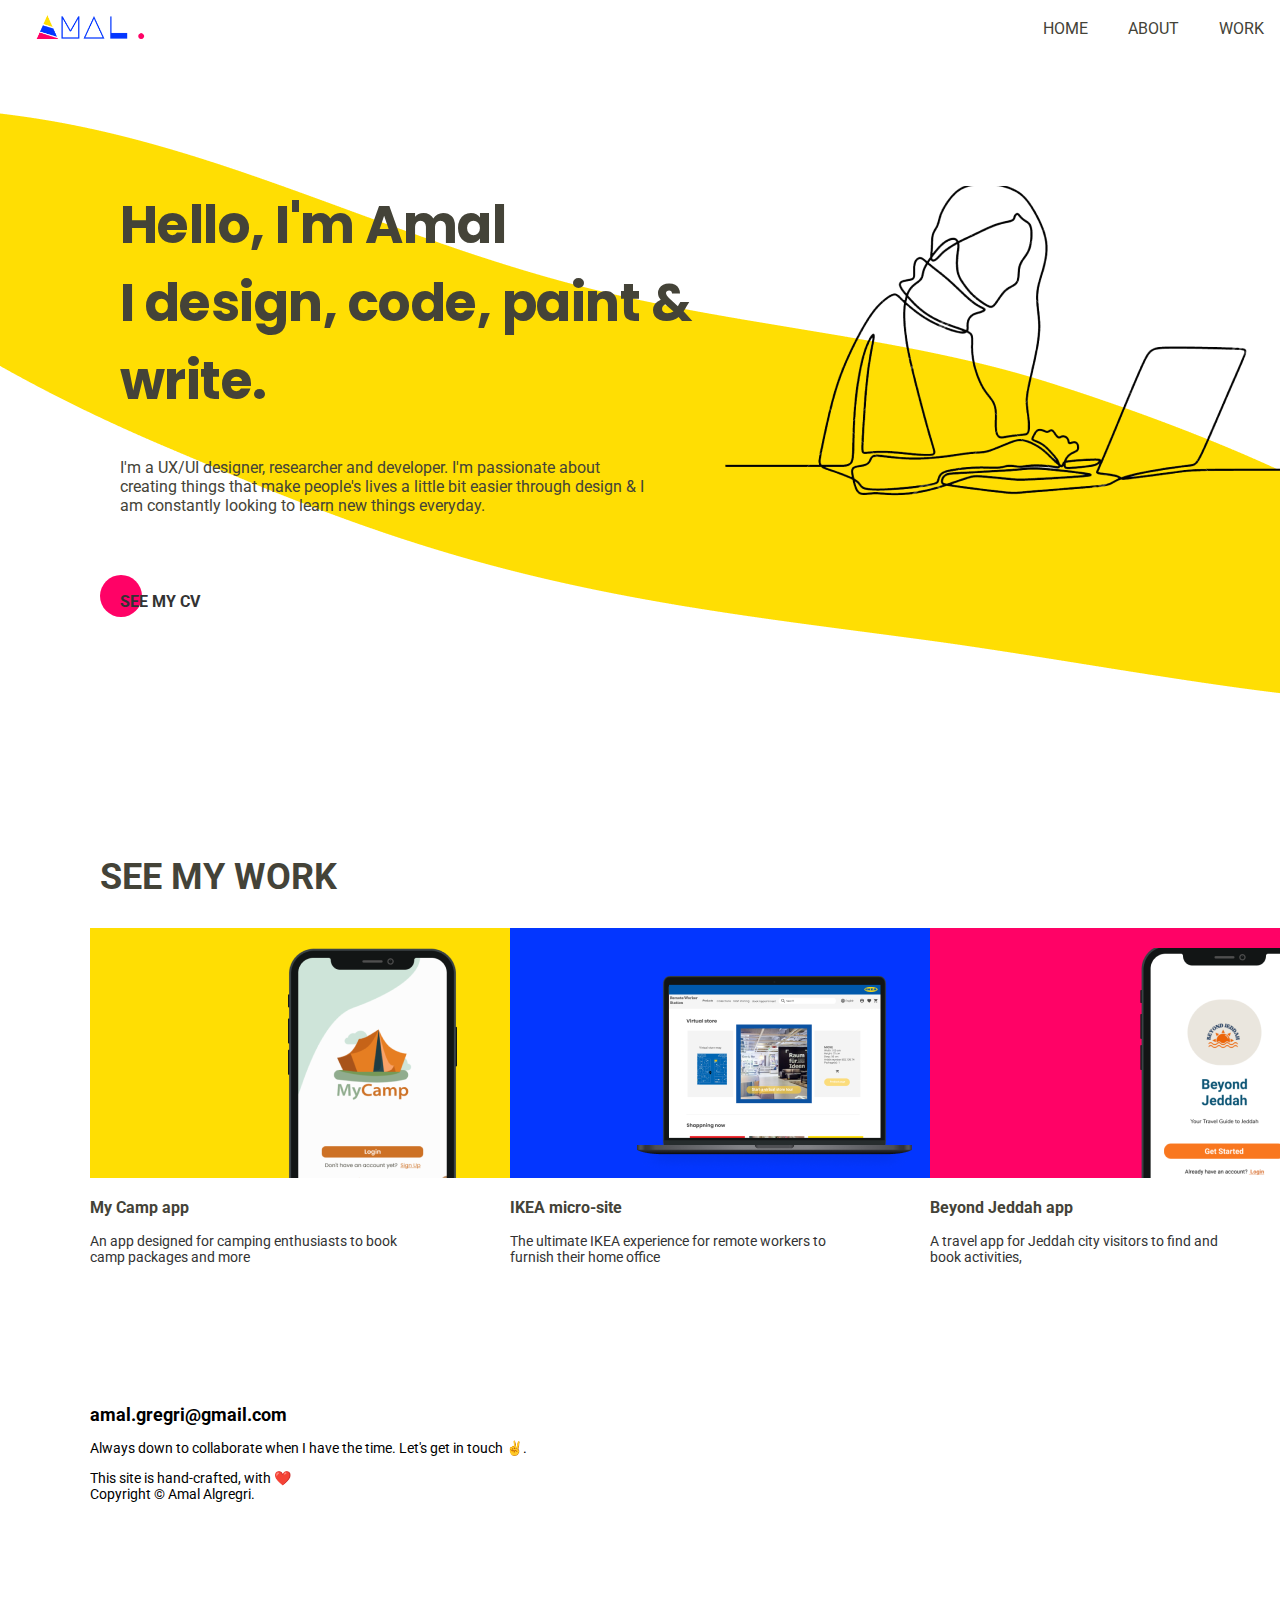
==== index.html @ e4bf0f4b "first commit" ====
<!DOCTYPE html>
<html lang="en">
<head>
    <meta charset="UTF-8">
    <meta http-equiv="X-UA-Compatible" content="IE=edge">
    <meta name="viewport" content="width=device-width, initial-scale=1.0">
    <link rel="stylesheet" href="style.css">
    <link rel="icon" href="assets/icon tab.png">
    <link href="/font-awesome-4.7.0/css/font-awesome.min.css" rel="stylesheet">
    <link
      rel="stylesheet"
      href="https://use.fontawesome.com/releases/v5.13.0/css/all.css"
      integrity="sha384-Bfad6CLCknfcloXFOyFnlgtENryhrpZCe29RTifKEixXQZ38WheV+i/6YWSzkz3V"
      crossorigin="anonymous"
    />
    <link href="https://fonts.googleapis.com/css2?family=Roboto&amp;display=swap" rel="stylesheet">
    <link rel="preconnect" href="https://fonts.googleapis.com">
    <link rel="preconnect" href="https://fonts.gstatic.com" crossorigin>
    <link href="https://fonts.googleapis.com/css2?family=Poppins:wght@400;700&display=swap" rel="stylesheet">   
    <link href="https://fonts.googleapis.com/icon?family=Material+Icons"
      rel="stylesheet">
    <title>Amal AlGregri</title>
</head>
<body>

    <header>
        <div id="logo">
            <img src="assets/logo.png" alt="logo">
        </div>
        <nav class="flexbox">
            <ul>
                <li><a class="active" href="index.html">HOME</a></li>
                <li><a href="about.html">ABOUT</a></li>
                <li><a href="#projects-title">WORK</a></li>
                <li><a href="#contact">CONTACT</a></li>
            </ul>
        </nav>
    </header>

    <main>
        <div id="intro">
            <div id="intro-text">
                <img id="blob" src="assets/yello- blob.png" alt="yellow blob">
                <h1>Hello, I'm Amal <br> I <span id="title-design">design</span>, <span id="title-code">code</span>, <span id="title-paint">paint</span> & <span id="title-write">write</span>.</h1>
                <p>I'm a UX/UI designer, researcher and developer. 
                    I'm passionate about creating things that make people's lives a little bit easier through design & I am constantly looking to learn new things everyday.</p>
                <br> 
                <div>
                    <div id="circle"></div>
                    <p id="cv"><a href="https://drive.google.com/file/d/1zuh2WLH6pZXLeQak3ttMQFv5FAuiPhHm/view?usp=sharing">SEE MY CV<i class="fas fa-1x fa-angle-right"></i>
                    </a></p>
                </div>
            </div>
            <div id="img1">
                <img src="assets/portfolio-img 1.png" alt="hero image">
            </div>
            
        </div>

        <div id="projects">
            <h2 id="projects-title">SEE MY WORK</h2>
            <div class="cards">
                <div class="card-1">
                    <div><a href="https://medium.com/@amal.gregri/mycamp-camping-trips-minus-the-hassle-9472f2072ca"><img src="assets/card1.png" alt="project 1"></a></div>
                    <div class="card-head">
                        <h3> My Camp app</h3>
                        <p>An app designed for camping enthusiasts to book camp packages and more </p>
                    </div>
                </div>
                <div class="card-2">
                    <div><a href="https://medium.com/@amal.gregri/ikea-ux-study-remote-work-station-8c1f32914dbb"><img src="assets/card2.png" alt="project 2"></a></div>
                    <div class="card-head">
                        <h3> IKEA micro-site</h3>
                        <p>The ultimate IKEA experience for remote workers to furnish their home office</p>
                    </div>
                </div>
                <div class="card-3">
                    <div><a href="https://medium.com/@amal.gregri/beyond-jeddah-a-ux-case-study-to-design-a-travel-app-17d9e9e1126b"><img src="assets/card3.png" alt="project 3"></a></div>
                    <div class="card-head">
                        <h3>Beyond Jeddah app</h3>
                        <p>A travel app for Jeddah city visitors to find and book activities,</p>
                    </div>
                </div>
            </div>
        </div>
        
    </main>
    <footer>
        <div id="contact">
            <h2>amal.gregri@gmail.com</h2>
            <p>Always down to collaborate when I have the time. Let's get in touch ✌️. 
            </p>
            <p>
                This site is hand-crafted, with ❤️
                <br>
                Copyright © Amal Algregri. 
            
            </p>
        </div>
        <a href="https://www.linkedin.com/in/amal-algregri-659243150/"><i class="fab fa-linkedin-in"></i></a> 
        <a href="https://www.behance.net/amalgregri"><i class="fab fa-behance"></i></a>
         <a href="https://medium.com/@amal.gregri"><i class="fab fa-medium-m"></i></a>
      
    </footer>
    <script src="main.js"></script>
</body>
</html>
---- style.css ----
html{
    box-sizing: border-box;
}

*, *::after, ::before{
    box-sizing: inherit;
}

body{
    height: 100%;
    width: 1445px;
    margin: 0;
    padding: 0;
    min-height: 100vh;
    font-family: 'Roboto', sans-serif;

}

header{
    background-color: #fff;
    display: flex;
    justify-content: space-between;
    width: 100%;
    height: 56px;
    position: sticky;
    top: 0;
}

 #logo img{
   width: 150px;
   padding: 5px 15px;
   margin: 5px 20px;
}

nav ul{
    display: flex;
    justify-content: flex-end;
    align-items: center;
    margin-right: 10px;
    padding-right: 30px;
}

ul li{
    display: inline;
    padding: 10px;
    margin-right: 20px;
    align-items: center;
}

ul li a{
    text-decoration: none;
    position: relative;
    font-family: 'Roboto', sans-serif;
    font-size: 16px;
    line-height: 25px;
    text-align: center;
    color: #444338;
}

ul li a::before{
   content: "";
   position: absolute;
   height: 3px;
   right: 0;
   bottom: -3px;
   left: 0;
}

ul li a:hover{
    border-bottom: 4px solid #0336FF;
     
}


nav.flexbox{
    display: flex;
    justify-content: space-between;
}

main{
    align-items: center;
    margin: 50px 100px 0 100px;
}

#intro{
    display: flex;
    flex-direction: row;
    align-self: center;
    justify-content: space-between;
    padding: 0 20px;
    min-height: 80vh;
}

#intro-text h1{
    font-family: 'Poppins', sans-serif;
    font-size: 52px;
    letter-spacing: -0.01em;
    color: #444338;
    padding-top: 70px;
    margin-top: 10px;
}

#title-design:hover{
    background-color: #FF0266;
    color: #f1f1f1;
}

#title-code:hover{
    background-color: #0336FF;
    color: #fff;
}

#title-paint:hover{
    background-color: #02ff2c;
    color: #fff;
}

#title-write:hover{
    background-color: #7002ff;
    color: #fff;
}

#intro-text p{
    width: 527px;
    height: 64px;
    font-family: 'Roboto', sans-serif;
    font-size: 16px;
    display: flex;
    align-items: center;
    color: #444338;
}

#circle{
    background-color: #FF0266;
    border-radius: 100px;
    width: 42px;
    height: 42px;
    position: absolute;
    margin: 5px -20px;
    z-index: -1;
}

#cv a{
    text-decoration: none;
    font-weight: bold;
    color: #333;
}

.fas{
    color: #FF0266;
    margin: 10px;
}

#blob{
    position:absolute;
    left:0px;
    /* padding: 5px 0; */
    /* margin: 10px 0; */
    z-index:-1;
}

#img1{
    padding: 80px 40px 0 0;
}

 #projects h2{
     text-align: left;
     font-size: 36px;
     color: #444338;
     font-family: 'Roboto', sans-serif;
  
 }

 
.cards{
    min-height: 322px;
    box-sizing: border-box;
    display: flex;
    justify-content: center;
    max-width: 1140px;
   
}

.card-1, .card-2, .card-3{
    width: 420px;
    min-height: 322px;
    padding: 0 50px;
    text-align: left;
    color: #444338;
}
.card-img img{
    width: 320px;
    /* height: 322px; */
}

.card-head h3{
    font-size: 16px;
 }

 .card-head h4{
     font-size: 14px;
 }
.card-head p{
    font-family: 'Roboto', sans-serif;
    font-size: 14px;
    color: #333;
}

#contact{
    margin-top: 20px;
    padding: 10px;
    text-align: left;
}

#contact p{
    width: 450px;
    font-size: 14px;
}

footer{
    /* background-color: #FFDE03; */
    font-size: 12px;
    width: 100%;
    padding: 40px;
    margin: 40px;
    text-align: left;
    font-family: 'Roboto', sans-serif;

}

footer .fab{
    padding: 5px;
    margin: 5px;
    font-size: 24px;
    color: #333;
}

/* about page */
.about-all{
    /* width: 500px; */
    font-family: 'Roboto', sans-serif;

    
}

.artwork{
    margin-top: 40px;
    display: flex;
    flex-direction: column-reverse;

}
#painting, #outdoors{
    width: 300px;
    height: 300px;
    margin: auto 0;
  
}

#studio{
    width: 300px;
    height: 150px;
    margin: auto 0;
}

figcaption{
    color: #5a5858;
    font-size: 12px;
}


#about-text{
    width: 600px;
   font-size: 18px;
   padding-right: 30px;
   text-align: justify;
}

#txt-img{
    display: flex;
    flex-direction: row;
    justify-content: space-evenly;
}

#value-box{
   width: 600px;
   height: 300px;
}

#value-box h3{
    text-align: left;
    font-size: 26px;
    color: #333;
}

#value-box p{
    text-align: left;
    font-size: 14px;
}

#values{
    height: 300px;
    display: flex;
    flex-direction: row;
    justify-content: space-evenly;
    align-self: center;
}

#values h4{
    color: #FF0266;

}

#value-1, #value-2{
    width: 270px;
    /* background-color: #ff026725; */
    padding: -20px 20px;
}

#inspirations h3{
    text-align: left;
    font-size: 26px;
    color: #333;
    /* padding: 25px 25px;
    margin: 10px 40px; */
 }
  
 .inspa{
     display: flex;
     flex-direction: column;
     padding: 0 30px;
     margin: 0 50px;
 }


 .inspa-img img{
     width: 168px;
     height: 94px;
     padding: 10px;
     margin: 10px;
 }

 #inspa-1, #inspa-2, #inspa-3{
     width: 786px;
     height: 150px;
     display: flex;
     flex-direction: row;
     align-content: center;
     font-size: 14px;
     /* padding: 10px 0;
     margin: 20px 0; */
    
 }
 .inspa-head p{
    color: #030303;
    width: 600px;
}

 #inspa-1:hover{
        background-color: #ff026711;
        border-radius: 20px;
 }

 #inspa-2:hover{
    background-color: #0335ff13;
    border-radius: 20px;
}

#inspa-3:hover{
    background-color: #ffdd032d;
    border-radius: 20px;
}
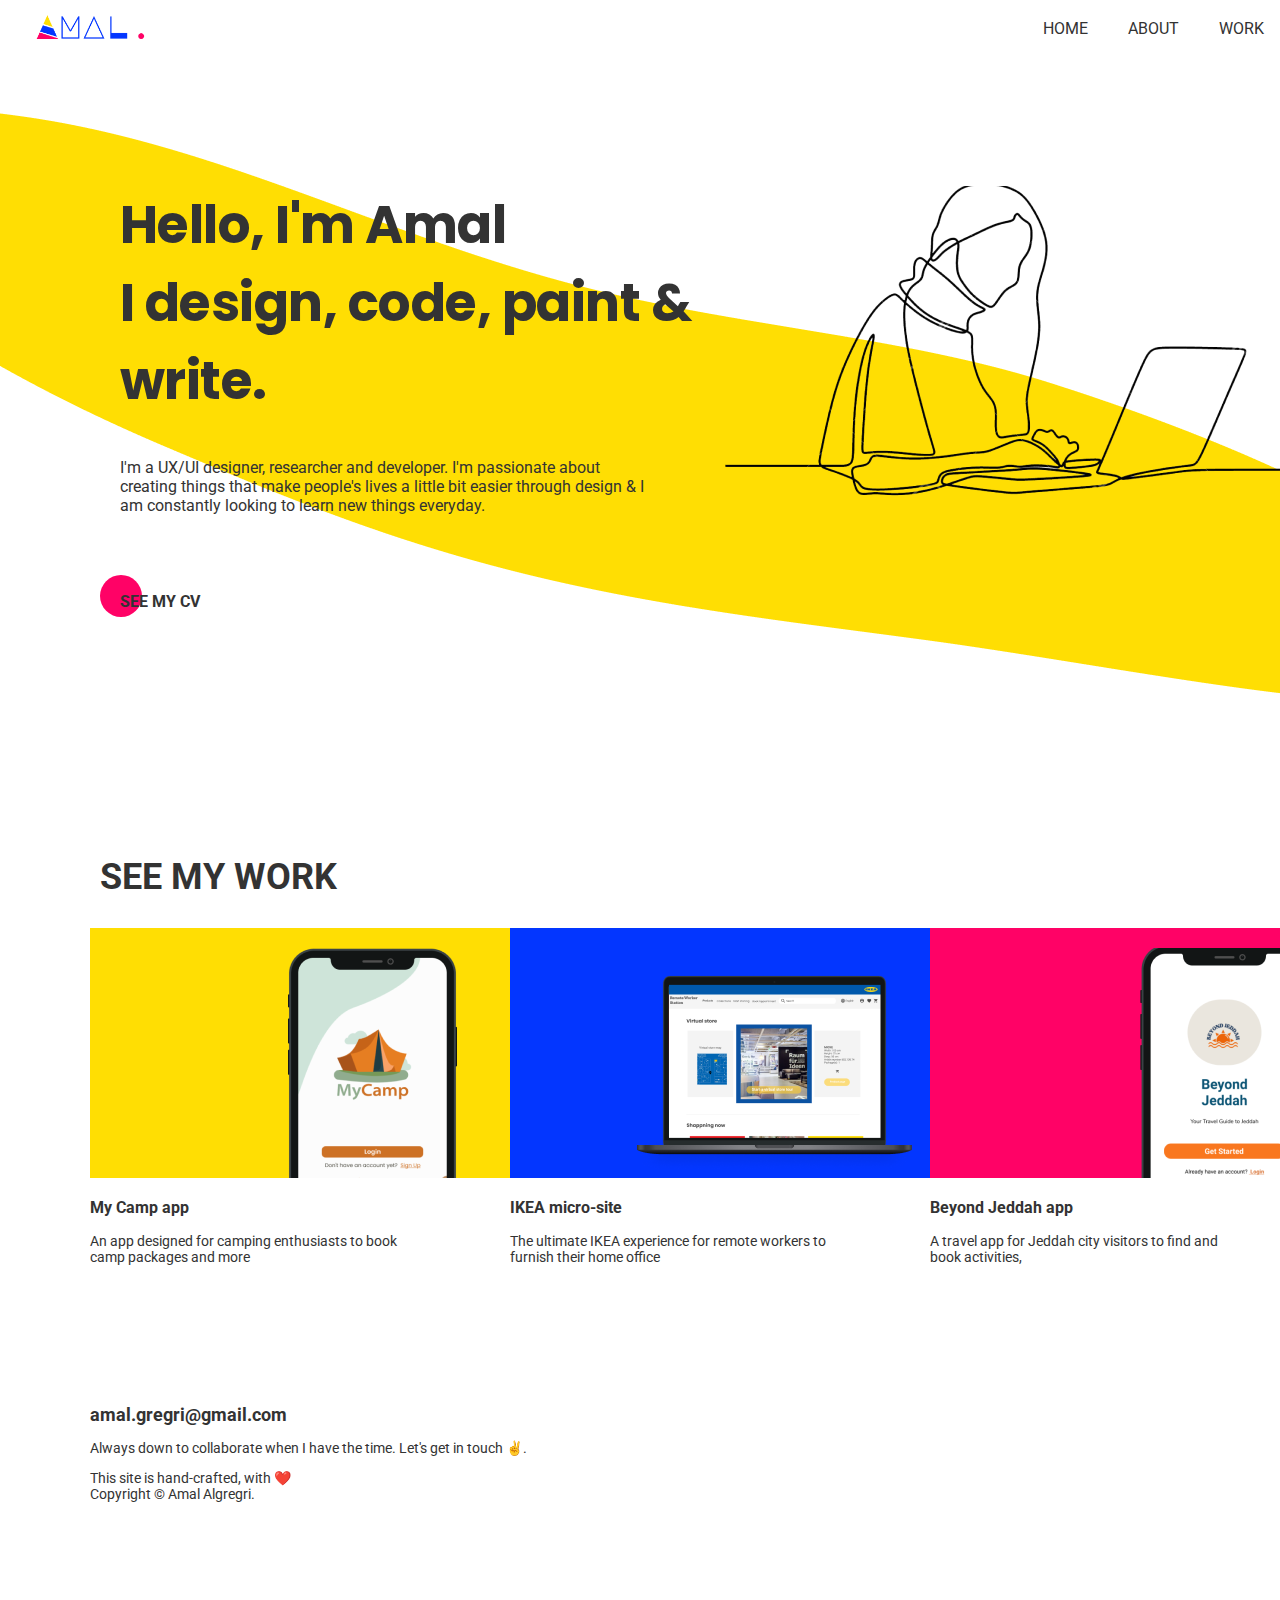
==== commit b42e83a0: "dark mode added but still not finished" ====
--- a/index.html
+++ b/index.html
@@ -25,7 +25,7 @@
 
     <header>
         <div id="logo">
-            <img src="assets/logo.png" alt="logo">
+            <a href="index.html"><img src="assets/logo.png" alt="logo"></a>
         </div>
         <nav class="flexbox">
             <ul>
@@ -33,6 +33,7 @@
                 <li><a href="about.html">ABOUT</a></li>
                 <li><a href="#projects-title">WORK</a></li>
                 <li><a href="#contact">CONTACT</a></li>
+                <!-- <li><button id="theme-switcher"><img src="https://img.icons8.com/external-flatart-icons-solid-flatarticons/64/000000/external-light-bulb-ux-and-ui-flatart-icons-solid-flatarticons.png"/></button></li> -->
             </ul>
         </nav>
     </header>
@@ -47,12 +48,13 @@
                 <br> 
                 <div>
                     <div id="circle"></div>
-                    <p id="cv"><a href="https://drive.google.com/file/d/1zuh2WLH6pZXLeQak3ttMQFv5FAuiPhHm/view?usp=sharing">SEE MY CV<i class="fas fa-1x fa-angle-right"></i>
+                    <p id="cv"><a href="assets/myCv.pdf">SEE MY CV<i class="fas fa-1x fa-angle-right"></i>
                     </a></p>
                 </div>
             </div>
             <div id="img1">
                 <img src="assets/portfolio-img 1.png" alt="hero image">
+               
             </div>
             
         </div>
@@ -61,21 +63,21 @@
             <h2 id="projects-title">SEE MY WORK</h2>
             <div class="cards">
                 <div class="card-1">
-                    <div><a href="https://medium.com/@amal.gregri/mycamp-camping-trips-minus-the-hassle-9472f2072ca"><img src="assets/card1.png" alt="project 1"></a></div>
+                    <div><a href="https://medium.com/@amal.gregri/mycamp-camping-trips-minus-the-hassle-9472f2072ca"><img class="card-imgs" src="assets/card1.png" alt="project 1"></a></div>
                     <div class="card-head">
                         <h3> My Camp app</h3>
                         <p>An app designed for camping enthusiasts to book camp packages and more </p>
                     </div>
                 </div>
                 <div class="card-2">
-                    <div><a href="https://medium.com/@amal.gregri/ikea-ux-study-remote-work-station-8c1f32914dbb"><img src="assets/card2.png" alt="project 2"></a></div>
+                    <div><a href="https://medium.com/@amal.gregri/ikea-ux-study-remote-work-station-8c1f32914dbb"><img class="card-imgs" src="assets/card2.png" alt="project 2"></a></div>
                     <div class="card-head">
                         <h3> IKEA micro-site</h3>
                         <p>The ultimate IKEA experience for remote workers to furnish their home office</p>
                     </div>
                 </div>
                 <div class="card-3">
-                    <div><a href="https://medium.com/@amal.gregri/beyond-jeddah-a-ux-case-study-to-design-a-travel-app-17d9e9e1126b"><img src="assets/card3.png" alt="project 3"></a></div>
+                    <div><a href="https://medium.com/@amal.gregri/beyond-jeddah-a-ux-case-study-to-design-a-travel-app-17d9e9e1126b"><img class="card-imgs" src="assets/card3.png" alt="project 3"></a></div>
                     <div class="card-head">
                         <h3>Beyond Jeddah app</h3>
                         <p>A travel app for Jeddah city visitors to find and book activities,</p>
--- a/style.css
+++ b/style.css
@@ -13,11 +13,12 @@
     padding: 0;
     min-height: 100vh;
     font-family: 'Roboto', sans-serif;
-
+    color: var(--text-color);
+    background-color: var(--bg-color);
 }
 
 header{
-    background-color: #fff;
+    background-color: var(--bg-color);
     display: flex;
     justify-content: space-between;
     width: 100%;
@@ -54,7 +55,7 @@
     font-size: 16px;
     line-height: 25px;
     text-align: center;
-    color: #444338;
+    color: var(--text-color);
 }
 
 ul li a::before{
@@ -64,6 +65,7 @@
    right: 0;
    bottom: -3px;
    left: 0;
+
 }
 
 ul li a:hover{
@@ -95,7 +97,6 @@
     font-family: 'Poppins', sans-serif;
     font-size: 52px;
     letter-spacing: -0.01em;
-    color: #444338;
     padding-top: 70px;
     margin-top: 10px;
 }
@@ -127,7 +128,6 @@
     font-size: 16px;
     display: flex;
     align-items: center;
-    color: #444338;
 }
 
 #circle{
@@ -143,7 +143,7 @@
 #cv a{
     text-decoration: none;
     font-weight: bold;
-    color: #333;
+    color: var(--text-color);
 }
 
 .fas{
@@ -166,7 +166,6 @@
  #projects h2{
      text-align: left;
      font-size: 36px;
-     color: #444338;
      font-family: 'Roboto', sans-serif;
   
  }
@@ -186,7 +185,6 @@
     min-height: 322px;
     padding: 0 50px;
     text-align: left;
-    color: #444338;
 }
 .card-img img{
     width: 320px;
@@ -203,7 +201,6 @@
 .card-head p{
     font-family: 'Roboto', sans-serif;
     font-size: 14px;
-    color: #333;
 }
 
 #contact{
@@ -232,7 +229,7 @@
     padding: 5px;
     margin: 5px;
     font-size: 24px;
-    color: #333;
+    color: var(--text-color);
 }
 
 /* about page */
@@ -370,8 +367,28 @@
     border-radius: 20px;
 }
 
-
-
-
-
-
+/* dark mood  */
+:root {
+    --bg-color: #fff;
+    --text-color: #333;
+}
+
+[data-theme="dark"] {
+    --bg-color: #152028;
+    --text-color: #f1f1f1;
+}
+
+#theme-switcher{
+    border: none;
+    background-color: var(--bg-color);
+}
+
+#theme-switcher img{
+    height: 40px;
+    width: 40px;
+    cursor: pointer;
+}
+/* body, h1, p {
+     transition: background .3s ,color .3s; 
+    } */
+
